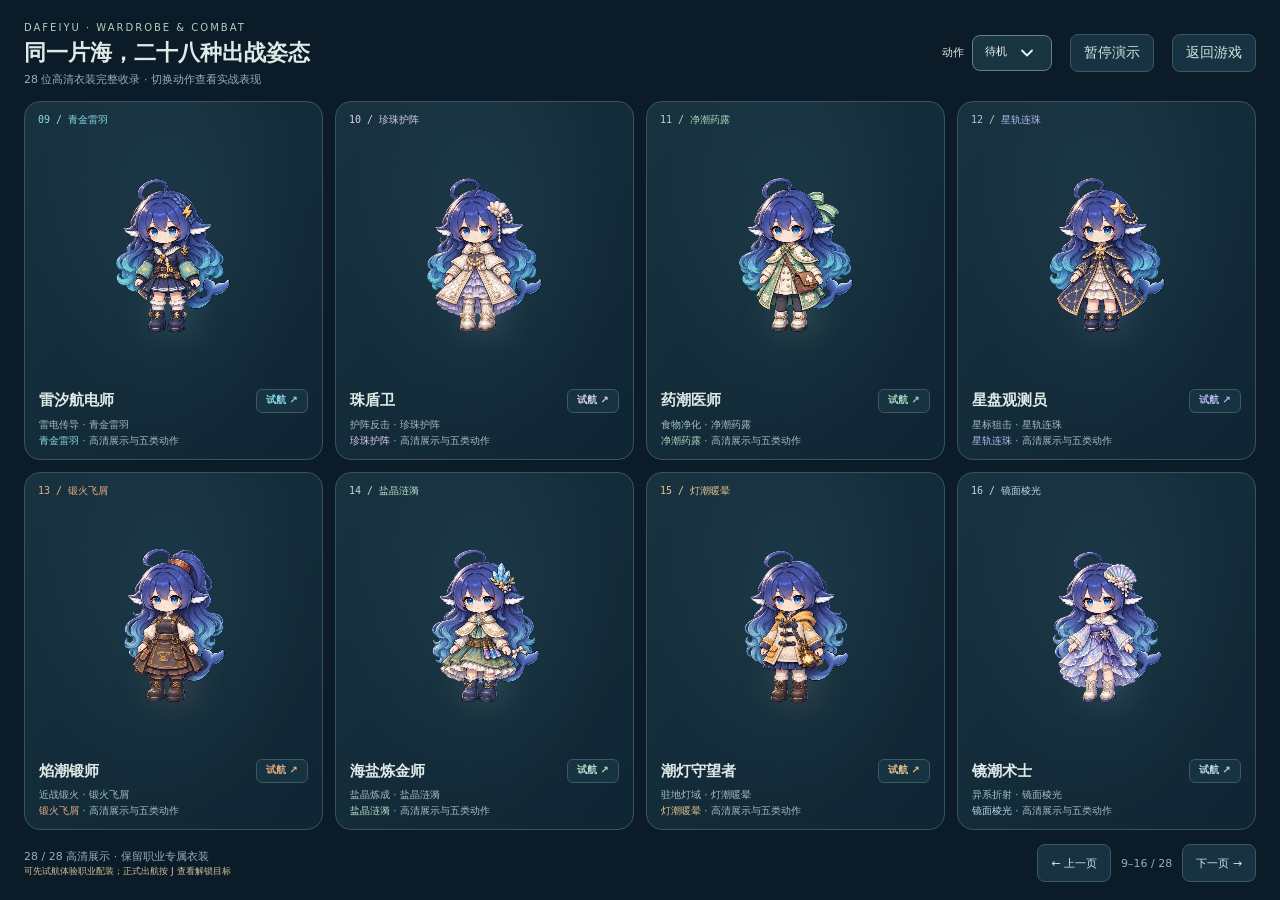
==== hero-atelier.html @ 8e53b5b2 "Publish Dafeiyu v7.4 production bundle without source maps" ====
<!doctype html><html lang="zh-CN"><head><meta charset="utf-8"><meta name="viewport" content="width=device-width,initial-scale=1"><title>二十八职业衣装与战斗风格 · 大肥鱼兄弟</title><link rel="icon" href="assets/deepseek/portrait.png"><link rel="stylesheet" href="./hero-atelier.44418c1d7816.css"><script defer src="./hero-atelier.5557174f70a5.js"></script></head><body><main><header><div><small>DAFEIYU · WARDROBE & COMBAT</small><h1>同一片海，二十八种出战姿态</h1><p>28 位高清衣装完整收录 · 切换动作查看实战表现</p></div><label class="state-label">动作<select id="wardrobe-state"><option value="idle">待机</option><option value="walk">移动</option><option value="attack">攻击</option><option value="hurt">受伤</option><option value="death">倒下</option></select></label><button id="pause-wardrobe">暂停演示</button><a href="./?preview=v6.7">返回游戏</a></header><section class="gallery" aria-label="二十八职业衣装对照"></section><footer class="gallery-footer"><p>28 / 28 高清展示 · 保留职业专属衣装<br><small>可先试航体验职业配装；正式出航按 J 查看解锁目标</small></p><nav class="pager" aria-label="职业分页"><button id="wardrobe-prev">← 上一页</button><span id="wardrobe-page"></span><button id="wardrobe-next">下一页 →</button></nav></footer></main></body></html>
---- hero-atelier.44418c1d7816.css ----
*{box-sizing:border-box}html,body{height:100%;margin:0;overflow:hidden}body{color:#dfeae7;background:#0b1c28;font:14px system-ui,-apple-system,PingFang SC,sans-serif}main{grid-template-rows:auto minmax(0,1fr) auto;gap:14px;max-width:1440px;height:100dvh;margin:auto;padding:18px 24px;display:grid}header{align-items:center;gap:18px;display:flex}header>div{margin-right:auto}header small{color:#b8ccbc;letter-spacing:2px;font-size:10px}h1{margin:4px 0;font-size:22px}header p{color:#93afbb;margin:0;font-size:11px}a,button,select{color:#cfe6df;font:inherit;background:#173342;border:1px solid #3a5965;border-radius:8px;min-height:38px;padding:9px 13px;text-decoration:none}a:hover,button:hover{border-color:#cfcb9c}button:focus-visible,a:focus-visible,select:focus-visible{outline-offset:2px;outline:3px solid #ead5a2}.gallery{grid-template-rows:1fr 1fr;grid-template-columns:repeat(4,minmax(0,1fr));gap:12px;min-height:0;display:grid}.card{background:radial-gradient(at 50% 35%,#24465577,#0000 65%),linear-gradient(130deg,#183240,#102533);border:1px solid #345565;border-radius:16px;grid-template-rows:minmax(0,1fr) auto;min-height:0;padding:10px 14px;transition:border-color .15s;display:grid;position:relative;overflow:hidden}.card:hover{border-color:var(--hero-color)}.card canvas{object-fit:contain;width:100%;height:100%;min-height:0;display:block}.card>span{color:var(--hero-color);font:10px ui-monospace,monospace;position:absolute;top:11px;left:13px}.card h2{justify-content:space-between;align-items:center;margin:0 0 4px;font-size:15px;display:flex}.card p{color:#a5bdc5;margin:0;font-size:10px;line-height:1.6}.card b{color:var(--hero-color);font-weight:500}.gallery-footer{color:#93afbb;align-items:center;gap:10px;font-size:11px;display:flex}.gallery-footer p{margin:0 auto 0 0}.pager{align-items:center;gap:10px;display:flex}.state-label{align-items:center;gap:8px;font-size:11px;display:flex}.card[hidden]{display:none}footer small{color:#d1c198}.trial-link{min-height:24px;color:var(--hero-color);white-space:nowrap;border-radius:6px;padding:3px 9px;font-size:10px}@media (height<=560px) and (width>=721px){main{gap:7px;padding:10px 16px}header p{display:none}h1{font-size:18px}.gallery{gap:7px}.card{padding:6px 10px}.card h2{font-size:12px}.card p{font-size:9px;line-height:1.4}.gallery-footer p{font-size:9px}.card>span{font-size:8px;top:7px;left:9px}}@media (width<=720px){main{gap:12px;padding:12px}header{flex-wrap:wrap;gap:8px}header>div{flex-basis:100%}h1{font-size:20px}header p{font-size:10px}.gallery{grid-template-rows:1fr;grid-template-columns:1fr}.card{padding:16px}.card h2{font-size:20px}.card p{font-size:12px}.gallery-footer{flex-direction:column;align-items:stretch}.gallery-footer p{font-size:10px;line-height:1.7}.pager{justify-content:space-between;display:flex}.state-label select{min-height:36px}.card>span,.gallery-footer a{font-size:11px}}@media (prefers-reduced-motion:reduce){*{transition:none!important}}@media (width>=721px){.gallery[data-count="4"]{grid-template-rows:1fr 1fr;grid-template-columns:repeat(2,minmax(0,1fr))}}@media (width<=720px) and (height<=460px){main{gap:8px;padding:10px 12px}header{flex-wrap:nowrap;gap:8px}header>div{flex-basis:auto;min-width:0}header small{letter-spacing:1px;font-size:8px}h1{white-space:nowrap;font-size:16px}header p{display:none}header a,header button{white-space:nowrap;padding:7px 10px;font-size:11px}.state-label{gap:5px;font-size:10px}.state-label select{font-size:11px}.gallery{grid-template-rows:minmax(0,1fr);grid-template-columns:1fr}.card{grid-template-rows:minmax(0,1fr);grid-template-columns:minmax(0,1fr) minmax(180px,.9fr);align-items:center;padding:20px 14px 10px}.card canvas{grid-area:1/1;min-width:0;height:100%}.card>div{grid-area:1/2;min-width:0}.card h2{gap:10px;font-size:18px}.card p{font-size:11px}.card>span{font-size:9px;top:10px}.gallery-footer{grid-template-columns:minmax(0,1fr) auto;align-items:center;gap:12px;display:grid}.gallery-footer>p{display:none}.gallery-footer>a{white-space:nowrap;min-height:36px;font-size:10px}.gallery-footer .pager{gap:8px}.pager button{padding:8px 10px;font-size:11px}}:root select:not([multiple]){appearance:none;--lightningcss-light: ;--lightningcss-dark:initial;color-scheme:dark;box-sizing:border-box;color:#eff6f4;cursor:pointer;text-overflow:ellipsis;background-color:#193541;background-image:url(assets/ui/chevron-down.svg);background-position:right 14px center;background-repeat:no-repeat;background-size:20px 20px;border:1px solid #63828e;border-radius:8px;max-width:100%;min-height:36px;padding-block:7px;padding-inline:12px 44px;line-height:1.35}:root select:not([multiple]):hover{background-color:#214352;border-color:#a7cbd6}:root select:not([multiple]):focus-visible{border-color:#b6e6f2;box-shadow:0 0 0 3px #071b29;outline-offset:3px!important;outline:3px solid #f4f9ff!important}:root select:disabled{cursor:default;opacity:.55}:root select option{color:#eff6f4;background:#193541}.journal-filter{gap:12px;min-width:0}:root .journal-filter select{flex:0 260px;width:260px;max-width:min(260px,100%)}.dialog-close{flex-shrink:0;place-items:center;line-height:1;display:inline-grid}button>svg,a>svg{flex-shrink:0}@media (pointer:coarse),(width<=600px){:root select:not([multiple]){min-height:44px}}@media (forced-colors:active){:root select:not([multiple]){appearance:auto;background-image:none;padding-inline-end:12px}}
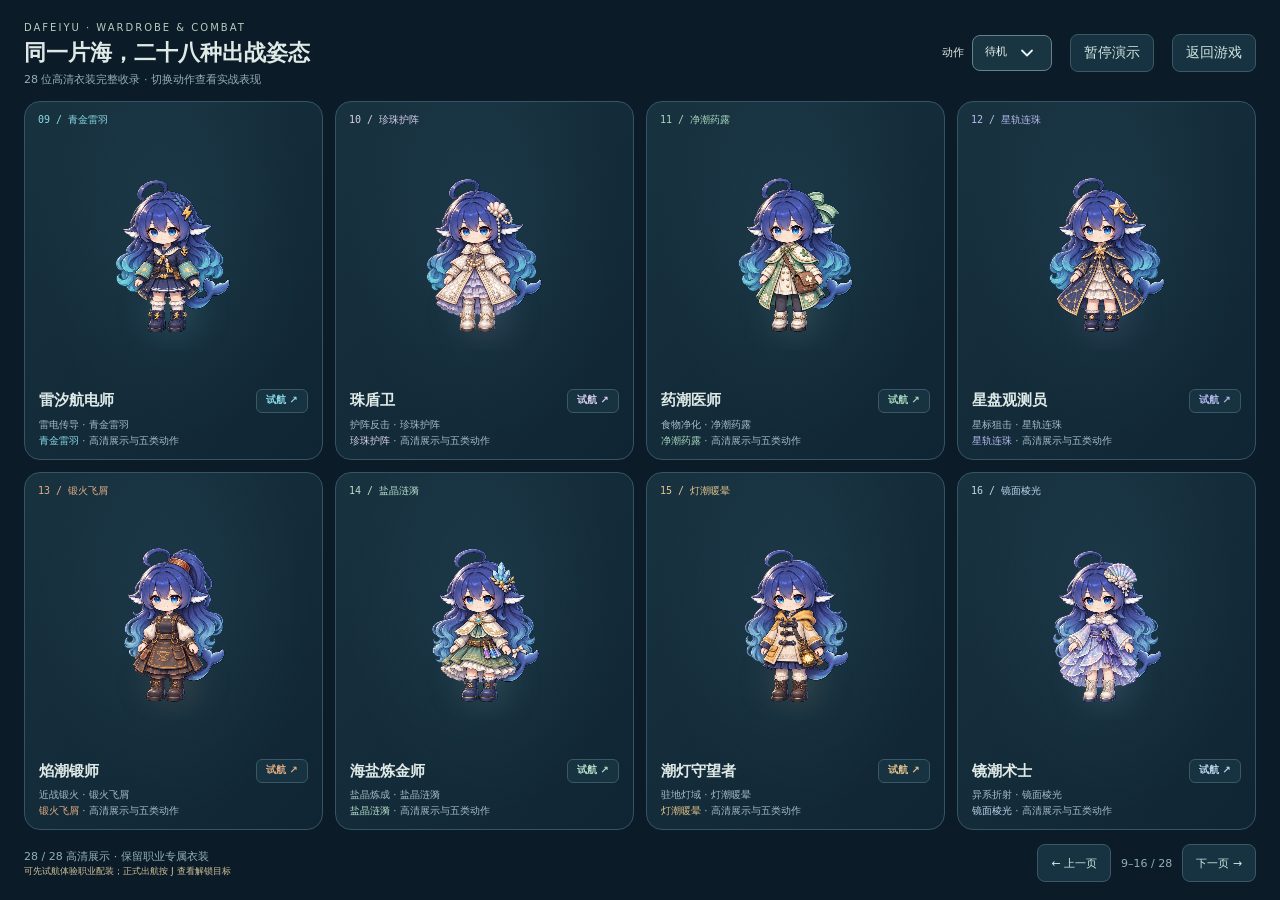
==== commit 969109cf: "Publish French localization, full collection mode and classic joystick" ====
--- a/hero-atelier.html
+++ b/hero-atelier.html
@@ -1 +1 @@
-<!doctype html><html lang="zh-CN"><head><meta charset="utf-8"><meta name="viewport" content="width=device-width,initial-scale=1"><title>二十八职业衣装与战斗风格 · 大肥鱼兄弟</title><link rel="icon" href="assets/deepseek/portrait.png"><link rel="stylesheet" href="./hero-atelier.44418c1d7816.css"><script defer src="./hero-atelier.5557174f70a5.js"></script></head><body><main><header><div><small>DAFEIYU · WARDROBE & COMBAT</small><h1>同一片海，二十八种出战姿态</h1><p>28 位高清衣装完整收录 · 切换动作查看实战表现</p></div><label class="state-label">动作<select id="wardrobe-state"><option value="idle">待机</option><option value="walk">移动</option><option value="attack">攻击</option><option value="hurt">受伤</option><option value="death">倒下</option></select></label><button id="pause-wardrobe">暂停演示</button><a href="./?preview=v6.7">返回游戏</a></header><section class="gallery" aria-label="二十八职业衣装对照"></section><footer class="gallery-footer"><p>28 / 28 高清展示 · 保留职业专属衣装<br><small>可先试航体验职业配装；正式出航按 J 查看解锁目标</small></p><nav class="pager" aria-label="职业分页"><button id="wardrobe-prev">← 上一页</button><span id="wardrobe-page"></span><button id="wardrobe-next">下一页 →</button></nav></footer></main></body></html>
+<!doctype html><html lang="zh-CN"><head><meta charset="utf-8"><meta name="viewport" content="width=device-width,initial-scale=1"><title>二十八职业衣装与战斗风格 · 大肥鱼兄弟</title><link rel="icon" href="assets/deepseek/portrait.png"><link rel="stylesheet" href="./hero-atelier.59291d45a0f4.css"><script defer src="./hero-atelier.f8e5b29e6d28.js"></script></head><body><main><header><div><small>DAFEIYU · WARDROBE & COMBAT</small><h1>同一片海，二十八种出战姿态</h1><p>28 位高清衣装完整收录 · 切换动作查看实战表现</p></div><label class="state-label">动作<select id="wardrobe-state"><option value="idle">待机</option><option value="walk">移动</option><option value="attack">攻击</option><option value="hurt">受伤</option><option value="death">倒下</option></select></label><button id="pause-wardrobe">暂停演示</button><a href="./?preview=v6.7">返回游戏</a></header><section class="gallery" aria-label="二十八职业衣装对照"></section><footer class="gallery-footer"><p>28 / 28 高清展示 · 保留职业专属衣装<br><small>可先试航体验职业配装；正式出航按 J 查看解锁目标</small></p><nav class="pager" aria-label="职业分页"><button id="wardrobe-prev">← 上一页</button><span id="wardrobe-page"></span><button id="wardrobe-next">下一页 →</button></nav></footer></main></body></html>
--- a/hero-atelier.59291d45a0f4.css
+++ b/hero-atelier.59291d45a0f4.css
@@ -0,0 +1 @@
+*{box-sizing:border-box}html,body{height:100%;margin:0;overflow:hidden}body{color:#dfeae7;background:#0b1c28;font:14px system-ui,-apple-system,PingFang SC,sans-serif}main{grid-template-rows:auto minmax(0,1fr) auto;gap:14px;max-width:1440px;height:100dvh;margin:auto;padding:18px 24px;display:grid}header{align-items:center;gap:18px;display:flex}header>div{margin-right:auto}header small{color:#b8ccbc;letter-spacing:2px;font-size:10px}h1{margin:4px 0;font-size:22px}header p{color:#93afbb;margin:0;font-size:11px}a,button,select{color:#cfe6df;font:inherit;background:#173342;border:1px solid #3a5965;border-radius:8px;min-height:38px;padding:9px 13px;text-decoration:none}a:hover,button:hover{border-color:#cfcb9c}button:focus-visible,a:focus-visible,select:focus-visible{outline-offset:2px;outline:3px solid #ead5a2}.gallery{grid-template-rows:1fr 1fr;grid-template-columns:repeat(4,minmax(0,1fr));gap:12px;min-height:0;display:grid}.card{background:radial-gradient(at 50% 35%,#24465577,#0000 65%),linear-gradient(130deg,#183240,#102533);border:1px solid #345565;border-radius:16px;grid-template-rows:minmax(0,1fr) auto;min-height:0;padding:10px 14px;transition:border-color .15s;display:grid;position:relative;overflow:hidden}.card:hover{border-color:var(--hero-color)}.card canvas{object-fit:contain;width:100%;height:100%;min-height:0;display:block}.card>span{color:var(--hero-color);font:10px ui-monospace,monospace;position:absolute;top:11px;left:13px}.card h2{justify-content:space-between;align-items:center;margin:0 0 4px;font-size:15px;display:flex}.card p{color:#a5bdc5;margin:0;font-size:10px;line-height:1.6}.card b{color:var(--hero-color);font-weight:500}.gallery-footer{color:#93afbb;align-items:center;gap:10px;font-size:11px;display:flex}.gallery-footer p{margin:0 auto 0 0}.pager{align-items:center;gap:10px;display:flex}.state-label{align-items:center;gap:8px;font-size:11px;display:flex}.card[hidden]{display:none}footer small{color:#d1c198}.trial-link{min-height:24px;color:var(--hero-color);white-space:nowrap;border-radius:6px;padding:3px 9px;font-size:10px}@media (height<=560px) and (width>=721px){main{gap:7px;padding:10px 16px}header p{display:none}h1{font-size:18px}.gallery{gap:7px}.card{padding:6px 10px}.card h2{font-size:12px}.card p{font-size:9px;line-height:1.4}.gallery-footer p{font-size:9px}.card>span{font-size:8px;top:7px;left:9px}}@media (width<=720px){main{gap:12px;padding:12px}header{flex-wrap:wrap;gap:8px}header>div{flex-basis:100%}h1{font-size:20px}header p{font-size:10px}.gallery{grid-template-rows:1fr;grid-template-columns:1fr}.card{padding:16px}.card h2{font-size:20px}.card p{font-size:12px}.gallery-footer{flex-direction:column;align-items:stretch}.gallery-footer p{font-size:10px;line-height:1.7}.pager{justify-content:space-between;display:flex}.state-label select{min-height:36px}.card>span,.gallery-footer a{font-size:11px}}@media (prefers-reduced-motion:reduce){*{transition:none!important}}@media (width>=721px){.gallery[data-count="4"]{grid-template-rows:1fr 1fr;grid-template-columns:repeat(2,minmax(0,1fr))}}@media (width<=720px) and (height<=460px){main{gap:8px;padding:10px 12px}header{flex-wrap:nowrap;gap:8px}header>div{flex-basis:auto;min-width:0}header small{letter-spacing:1px;font-size:8px}h1{white-space:nowrap;font-size:16px}header p{display:none}header a,header button{white-space:nowrap;padding:7px 10px;font-size:11px}.state-label{gap:5px;font-size:10px}.state-label select{font-size:11px}.gallery{grid-template-rows:minmax(0,1fr);grid-template-columns:1fr}.card{grid-template-rows:minmax(0,1fr);grid-template-columns:minmax(0,1fr) minmax(180px,.9fr);align-items:center;padding:20px 14px 10px}.card canvas{grid-area:1/1;min-width:0;height:100%}.card>div{grid-area:1/2;min-width:0}.card h2{gap:10px;font-size:18px}.card p{font-size:11px}.card>span{font-size:9px;top:10px}.gallery-footer{grid-template-columns:minmax(0,1fr) auto;align-items:center;gap:12px;display:grid}.gallery-footer>p{display:none}.gallery-footer>a{white-space:nowrap;min-height:36px;font-size:10px}.gallery-footer .pager{gap:8px}.pager button{padding:8px 10px;font-size:11px}}:root select:not([multiple]){appearance:none;--lightningcss-light: ;--lightningcss-dark:initial;color-scheme:dark;box-sizing:border-box;color:#eff6f4;cursor:pointer;text-overflow:ellipsis;background-color:#193541;background-image:url(assets/ui/chevron-down.svg);background-position:right 14px center;background-repeat:no-repeat;background-size:20px 20px;border:1px solid #63828e;border-radius:8px;max-width:100%;min-height:36px;padding-block:7px;padding-inline:12px 44px;line-height:1.35}:root select:not([multiple]):hover{background-color:#214352;border-color:#a7cbd6}:root select:not([multiple]):focus-visible{border-color:#b6e6f2;box-shadow:0 0 0 3px #071b29;outline-offset:3px!important;outline:3px solid #f4f9ff!important}:root select:disabled{cursor:default;opacity:.55}:root select option{color:#eff6f4;background:#193541}.journal-filter{gap:12px;min-width:0}:root .journal-filter select{flex:0 260px;width:260px;max-width:min(260px,100%)}.dialog-close{flex-shrink:0;place-items:center;line-height:1;display:inline-grid}button>svg,a>svg{flex-shrink:0}@media (pointer:coarse),(width<=600px){:root select:not([multiple]){min-height:44px}}@media (forced-colors:active){:root select:not([multiple]){appearance:auto;background-image:none;padding-inline-end:12px}}.language-control{color:#dfebef;flex:none;align-items:center;gap:6px;font:500 12px/1.2 system-ui,sans-serif;display:inline-flex}.language-control>span{opacity:.7;white-space:nowrap;font-size:11px}.language-control select{appearance:auto;color:#f1f6f8;width:auto;min-width:88px;max-width:125px;height:36px;font:inherit;cursor:pointer;background:#132c39;border:1px solid #64818d;border-radius:8px;padding:0 8px}.language-control select:focus-visible{outline-offset:3px;outline:3px solid #8bd3f6}.language-control option{color:#f1f6f8;background:#132c39}html[lang=fr] .title-copy h1{letter-spacing:-.035em;font-size:clamp(42px,5.4vw,92px);line-height:1.04}html[lang=fr] .title-copy h1 span{white-space:normal;display:block}html[lang=fr] .title-tagline{font-size:clamp(14px,1.25vw,20px)}html[lang=fr] .character-card strong{overflow-wrap:anywhere;font-size:clamp(10px,.95vw,15px);line-height:1.2}html[lang=fr] .character-card small{overflow-wrap:anywhere;font-size:10px;line-height:1.2}html[lang=fr] .shop-offer-name{overflow-wrap:anywhere}html[lang=fr] button,html[lang=fr] .trait-summary-card{overflow-wrap:break-word}html[lang=fr] .trait-summary-card{line-height:1.35}html[lang=fr] .launch-topbar>span{font-size:12px}html[lang=fr] .start-hint{line-height:1.4}html[lang=fr] .shop-card h4{font-size:clamp(15px,1.5vw,23px);line-height:1.15}html[lang=fr] .title-footer-note{text-align:right;max-width:32%}html[lang=fr] .touch-mode .keyboard-hint:before{content:"Glissez pour bouger · Attaques automatiques"}@media (width<=720px){.language-control>span{display:none}.language-control select{min-width:76px;height:34px;font-size:11px}.title-quick{gap:5px}html[lang=fr] .character-card strong{font-size:10px}html[lang=fr] .title-footer-note{display:none}html[lang=fr] .title-copy h1{font-size:clamp(42px,11vw,70px)}html[lang=fr] .trait-summary-card{font-size:11px}.fixed-screen-game .site-header{gap:6px}.fixed-screen-game .site-header .brand{flex:1;gap:6px;min-width:0}.fixed-screen-game .site-header .brand>div{min-width:0}.fixed-screen-game .site-header .brand strong{white-space:nowrap;text-overflow:ellipsis;max-width:128px;display:block;overflow:hidden}.fixed-screen-game .header-right{flex:none;gap:4px;min-width:0}html[lang=fr] .site-header{gap:6px}html[lang=fr] .site-header .brand{flex:1;gap:6px;min-width:0}html[lang=fr] .site-header .brand>div{min-width:0}html[lang=fr] .site-header .brand strong{white-space:nowrap;text-overflow:ellipsis;max-width:128px;font-size:13px;display:block;overflow:hidden}html[lang=fr] .site-header .brand>div>span{text-overflow:ellipsis;letter-spacing:.03em;white-space:nowrap;max-width:128px;overflow:hidden}html[lang=fr] .header-right{flex:none;gap:4px;min-width:0}html[lang=fr] #setup-map,html[lang=fr] #setup-weapon,html[lang=fr] #setup-difficulty{white-space:normal;padding:4px;font-size:10px;line-height:1.2}html[lang=fr] .touch-well-info>span{text-align:right;max-width:215px;font-size:10px}}
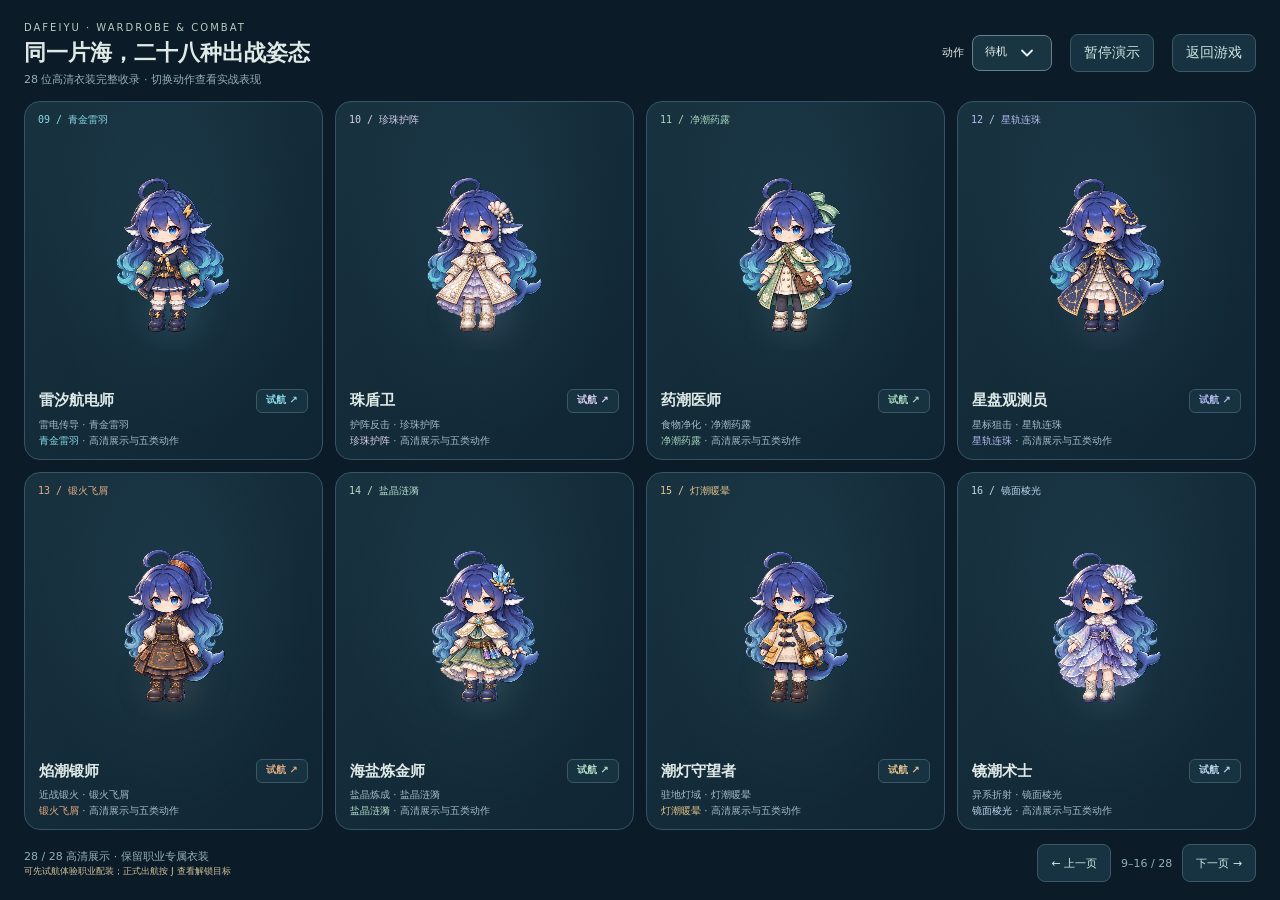
==== commit 47ab76dd: "Make the public homepage open full collection by default" ====
--- a/hero-atelier.html
+++ b/hero-atelier.html
@@ -1 +1 @@
-<!doctype html><html lang="zh-CN"><head><meta charset="utf-8"><meta name="viewport" content="width=device-width,initial-scale=1"><title>二十八职业衣装与战斗风格 · 大肥鱼兄弟</title><link rel="icon" href="assets/deepseek/portrait.png"><link rel="stylesheet" href="./hero-atelier.59291d45a0f4.css"><script defer src="./hero-atelier.f8e5b29e6d28.js"></script></head><body><main><header><div><small>DAFEIYU · WARDROBE & COMBAT</small><h1>同一片海，二十八种出战姿态</h1><p>28 位高清衣装完整收录 · 切换动作查看实战表现</p></div><label class="state-label">动作<select id="wardrobe-state"><option value="idle">待机</option><option value="walk">移动</option><option value="attack">攻击</option><option value="hurt">受伤</option><option value="death">倒下</option></select></label><button id="pause-wardrobe">暂停演示</button><a href="./?preview=v6.7">返回游戏</a></header><section class="gallery" aria-label="二十八职业衣装对照"></section><footer class="gallery-footer"><p>28 / 28 高清展示 · 保留职业专属衣装<br><small>可先试航体验职业配装；正式出航按 J 查看解锁目标</small></p><nav class="pager" aria-label="职业分页"><button id="wardrobe-prev">← 上一页</button><span id="wardrobe-page"></span><button id="wardrobe-next">下一页 →</button></nav></footer></main></body></html>
+<!doctype html><html lang="zh-CN"><head><meta charset="utf-8"><meta name="viewport" content="width=device-width,initial-scale=1"><title>二十八职业衣装与战斗风格 · 大肥鱼兄弟</title><link rel="icon" href="assets/deepseek/portrait.png"><link rel="stylesheet" href="./hero-atelier.59291d45a0f4.css"><script defer src="./hero-atelier.00e25618b596.js"></script></head><body><main><header><div><small>DAFEIYU · WARDROBE & COMBAT</small><h1>同一片海，二十八种出战姿态</h1><p>28 位高清衣装完整收录 · 切换动作查看实战表现</p></div><label class="state-label">动作<select id="wardrobe-state"><option value="idle">待机</option><option value="walk">移动</option><option value="attack">攻击</option><option value="hurt">受伤</option><option value="death">倒下</option></select></label><button id="pause-wardrobe">暂停演示</button><a href="./?preview=v6.7">返回游戏</a></header><section class="gallery" aria-label="二十八职业衣装对照"></section><footer class="gallery-footer"><p>28 / 28 高清展示 · 保留职业专属衣装<br><small>可先试航体验职业配装；正式出航按 J 查看解锁目标</small></p><nav class="pager" aria-label="职业分页"><button id="wardrobe-prev">← 上一页</button><span id="wardrobe-page"></span><button id="wardrobe-next">下一页 →</button></nav></footer></main></body></html>
